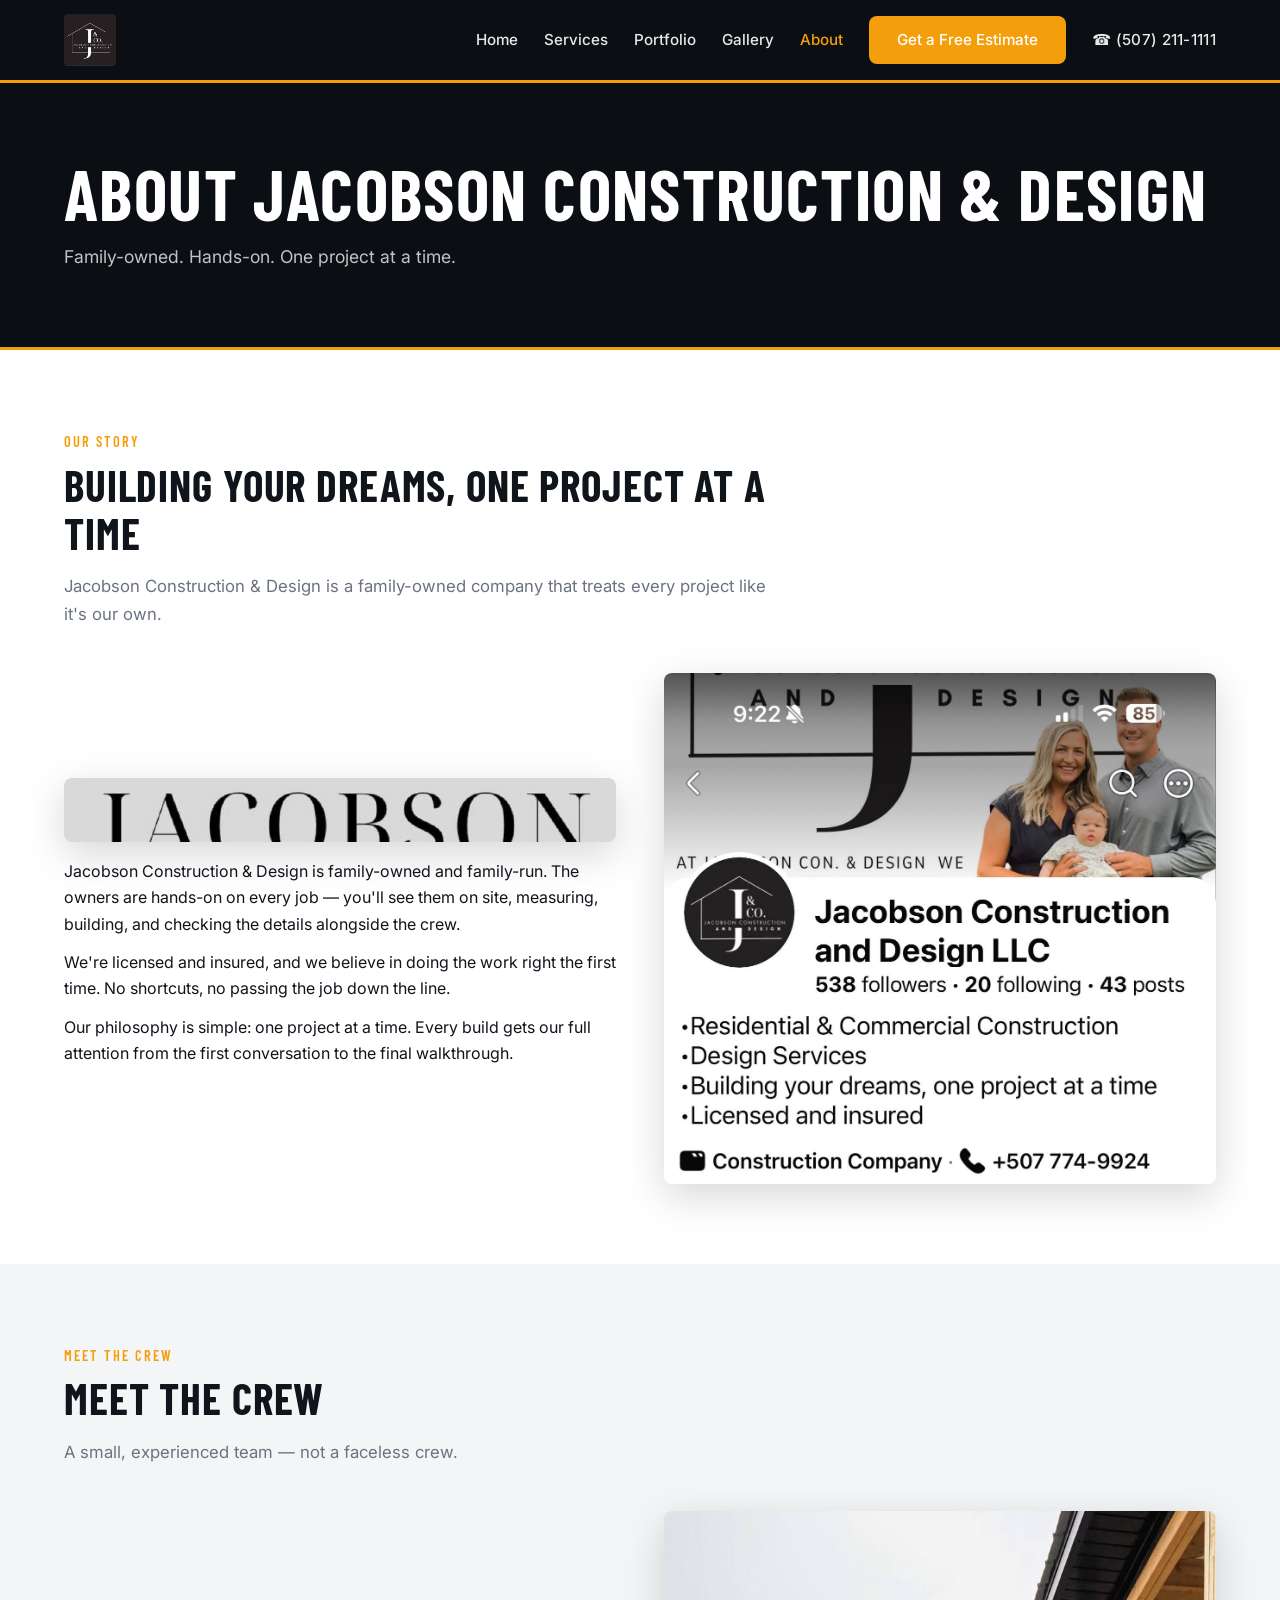
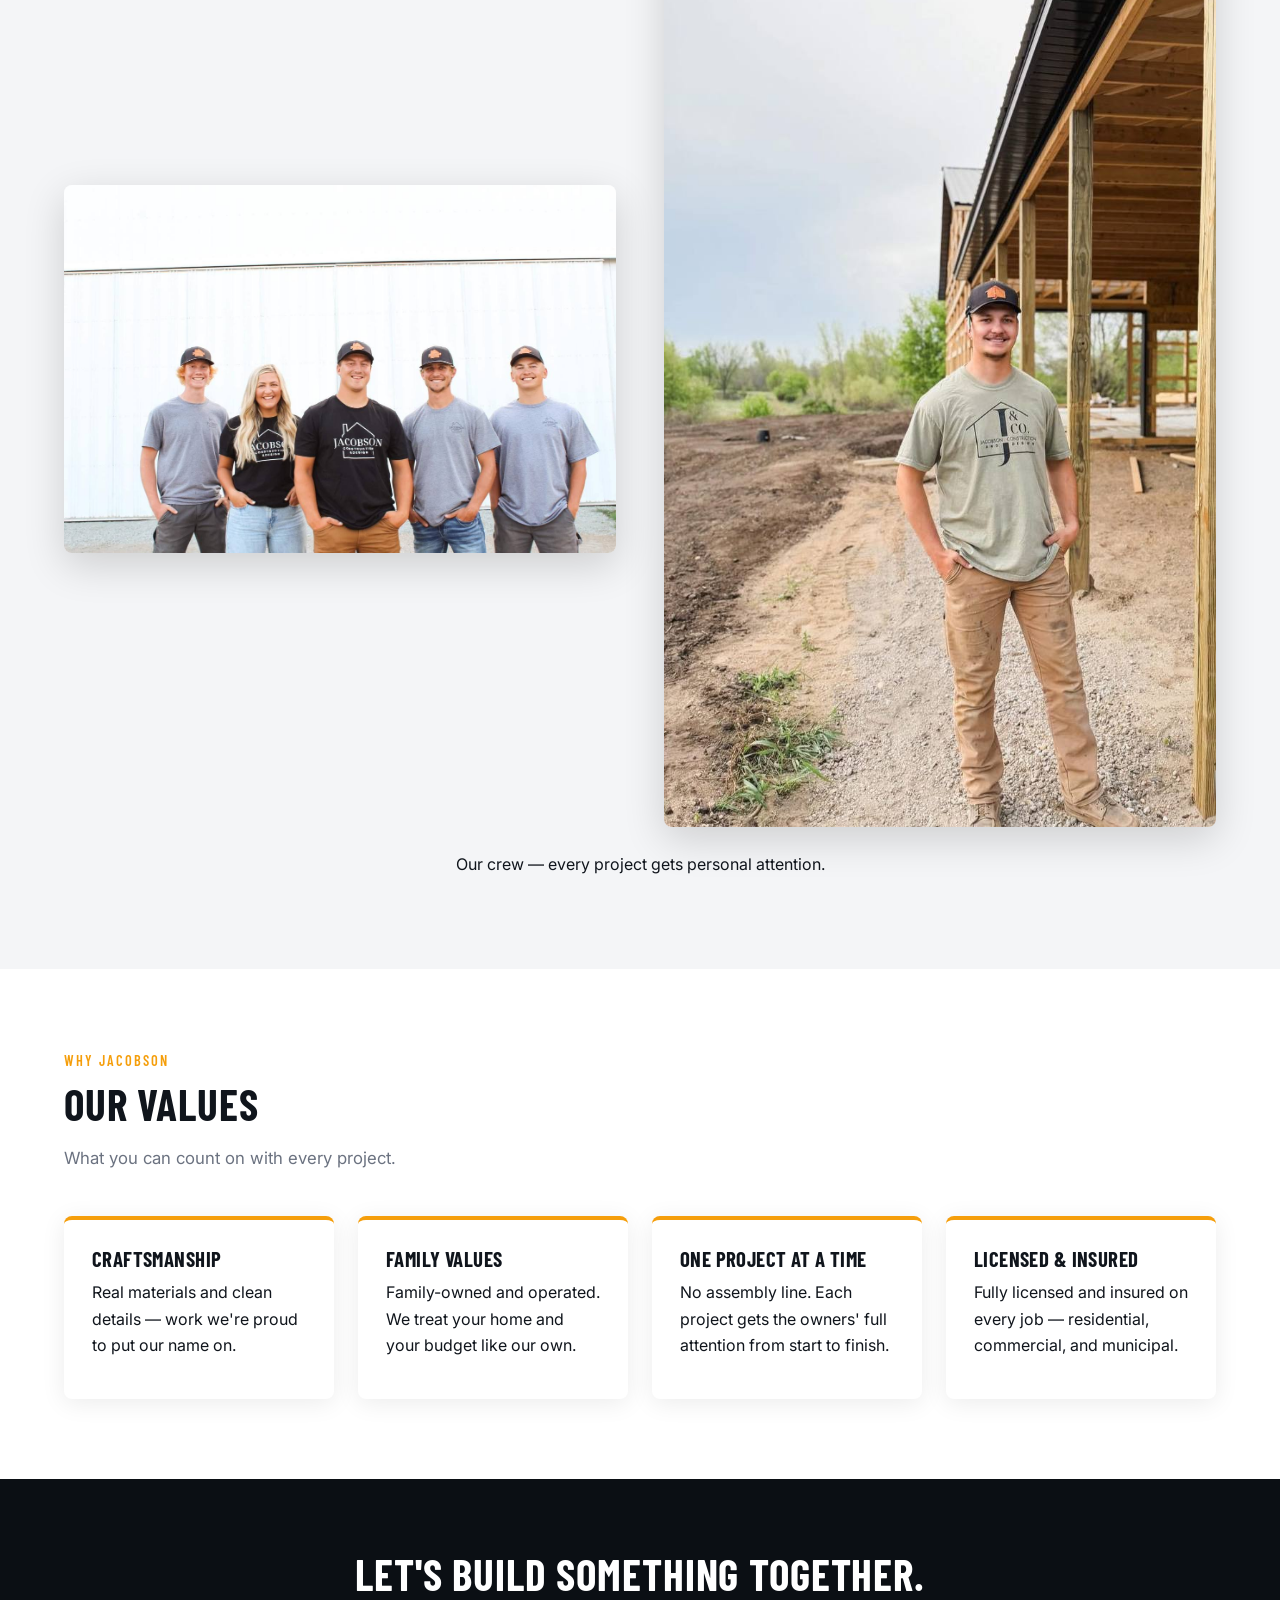
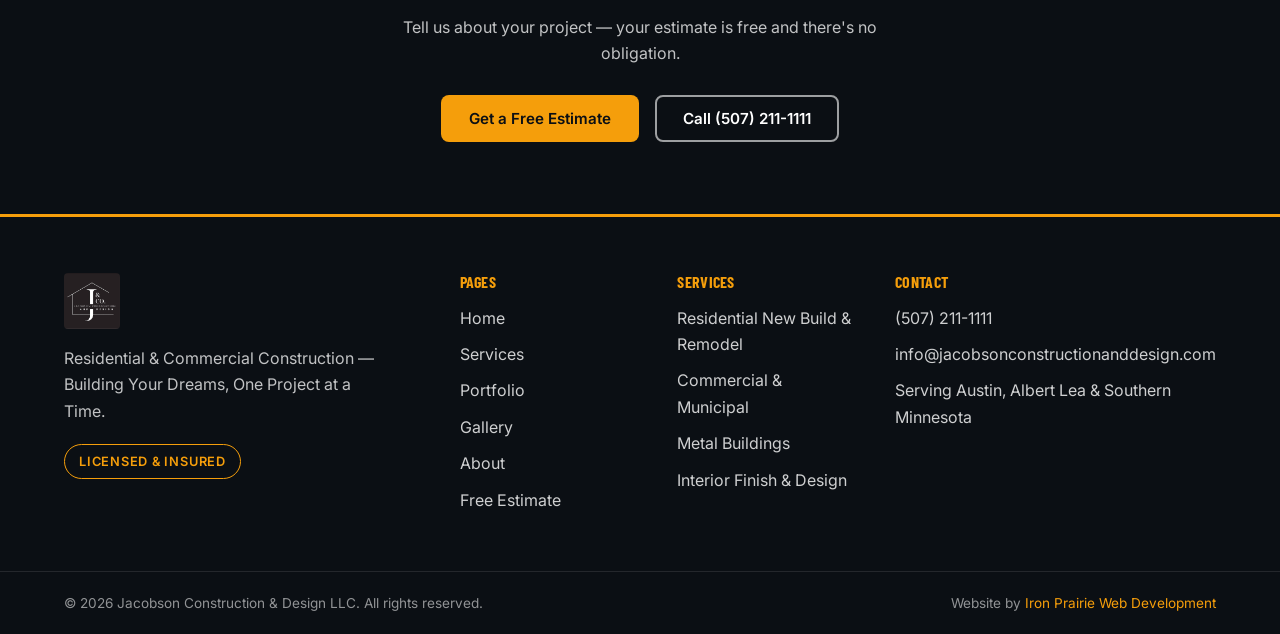
==== about.html @ 55c692a9 "Build: 6-page Jacobson mockup (home, services, portfolio, gallery, about, estimate)" ====
<!DOCTYPE html>
<html lang="en">
<head>
  <meta charset="UTF-8" />
  <meta name="viewport" content="width=device-width, initial-scale=1.0" />
  <title>About — Jacobson Construction &amp; Design</title>
  <meta name="description" content="Family-owned construction company serving Southern Minnesota — licensed &amp; insured, one project at a time." />
  <link rel="stylesheet" href="css/styles.css" />
</head>
<body>
  <header class="site-header">
    <div class="container header-inner">
      <a href="index.html" class="brand" aria-label="Jacobson Construction and Design — home">
        <img src="images/img_635456e81034.jpg" alt="Jacobson Construction and Design" class="brand-logo" />
      </a>
      <nav class="site-nav" id="site-nav" aria-label="Main navigation">
        <a href="index.html">Home</a>
        <a href="services.html">Services</a>
        <a href="portfolio.html">Portfolio</a>
        <a href="gallery.html">Gallery</a>
        <a href="about.html" class="active">About</a>
        <a href="estimate.html" class="btn btn-primary nav-cta">Get a Free Estimate</a>
        <a href="tel:+15072111111" class="nav-phone">(507) 211-1111</a>
      </nav>
      <button class="nav-toggle" id="nav-toggle" aria-expanded="false" aria-controls="site-nav" aria-label="Toggle menu">
        <span></span><span></span><span></span>
      </button>
    </div>
  </header>

  <section class="page-hero">
    <div class="container">
      <h1>About Jacobson Construction &amp; Design</h1>
      <p>Family-owned. Hands-on. One project at a time.</p>
    </div>
  </section>

  <section class="section">
    <div class="container">
      <div class="section-head">
        <span class="eyebrow">Our Story</span>
        <h2>Building Your Dreams, One Project at a Time</h2>
        <p class="lede">Jacobson Construction &amp; Design is a family-owned company that treats every project like it's our own.</p>
      </div>
      <div class="story-grid">
        <div>
          <img src="images/img_4bfbf4f96ac0.jpg" alt="Jacobson Construction and Design lockup logo" class="story-logo" />
          <p>Jacobson Construction &amp; Design is family-owned and family-run. The owners are hands-on on every job — you'll see them on site, measuring, building, and checking the details alongside the crew.</p>
          <p>We're licensed and insured, and we believe in doing the work right the first time. No shortcuts, no passing the job down the line.</p>
          <p>Our philosophy is simple: one project at a time. Every build gets our full attention from the first conversation to the final walkthrough.</p>
        </div>
        <img src="images/img_85c73acc7417.jpg" alt="The Jacobson family — owners of Jacobson Construction and Design" />
      </div>
    </div>
  </section>

  <section class="section section--light">
    <div class="container">
      <div class="section-head">
        <span class="eyebrow">Meet the Crew</span>
        <h2>Meet the Crew</h2>
        <p class="lede">A small, experienced team — not a faceless crew.</p>
      </div>
      <div class="story-grid">
        <img src="images/img_cf2d2908c378.jpg" alt="Jacobson Construction crew — group photo" />
        <img src="images/img_ade9e7a9c7e8.jpg" alt="Jacobson Construction crew member on a job site" />
      </div>
      <p class="text-center mt-3">Our crew — every project gets personal attention.</p>
    </div>
  </section>

  <section class="section">
    <div class="container">
      <div class="section-head">
        <span class="eyebrow">Why Jacobson</span>
        <h2>Our Values</h2>
        <p class="lede">What you can count on with every project.</p>
      </div>
      <div class="grid-4">
        <div class="card">
          <h3>Craftsmanship</h3>
          <p>Real materials and clean details — work we're proud to put our name on.</p>
        </div>
        <div class="card">
          <h3>Family Values</h3>
          <p>Family-owned and operated. We treat your home and your budget like our own.</p>
        </div>
        <div class="card">
          <h3>One Project at a Time</h3>
          <p>No assembly line. Each project gets the owners' full attention from start to finish.</p>
        </div>
        <div class="card">
          <h3>Licensed &amp; Insured</h3>
          <p>Fully licensed and insured on every job — residential, commercial, and municipal.</p>
        </div>
      </div>
    </div>
  </section>

  <section class="cta-band">
    <div class="container">
      <h2>Let's build something together.</h2>
      <p>Tell us about your project — your estimate is free and there's no obligation.</p>
      <a href="estimate.html" class="btn btn-primary">Get a Free Estimate</a>
      <a href="tel:+15072111111" class="btn btn-outline">Call (507) 211-1111</a>
    </div>
  </section>

  <footer class="site-footer">
    <div class="container footer-grid">
      <div class="footer-brand">
        <img src="images/img_635456e81034.jpg" alt="Jacobson Construction and Design" class="footer-logo" />
        <p class="footer-tagline">Residential &amp; Commercial Construction — Building Your Dreams, One Project at a Time.</p>
        <p class="footer-badge">Licensed &amp; Insured</p>
      </div>
      <div class="footer-col">
        <h3>Pages</h3>
        <a href="index.html">Home</a>
        <a href="services.html">Services</a>
        <a href="portfolio.html">Portfolio</a>
        <a href="gallery.html">Gallery</a>
        <a href="about.html">About</a>
        <a href="estimate.html">Free Estimate</a>
      </div>
      <div class="footer-col">
        <h3>Services</h3>
        <span>Residential New Build &amp; Remodel</span>
        <span>Commercial &amp; Municipal</span>
        <span>Metal Buildings</span>
        <span>Interior Finish &amp; Design</span>
      </div>
      <div class="footer-col">
        <h3>Contact</h3>
        <a href="tel:+15072111111">(507) 211-1111</a>
        <a href="mailto:info@jacobsonconstructionanddesign.com">info@jacobsonconstructionanddesign.com</a>
        <span>Serving Austin, Albert Lea &amp; Southern Minnesota</span>
      </div>
    </div>
    <div class="footer-bottom">
      <div class="container footer-bottom-inner">
        <span>© 2026 Jacobson Construction &amp; Design LLC. All rights reserved.</span>
        <span>Website by <a href="https://ironprairie.netlify.app" target="_blank" rel="noopener">Iron Prairie Web Development</a></span>
      </div>
    </div>
  </footer>
  <script src="scripts.js" defer></script>
</body>
</html>
---- css/styles.css ----
/* ============================================================
   Jacobson Construction & Design — Design System
   Iron Prairie Web Development — pitch mockup
   Tokens, typography, layout, components. SINGLE stylesheet.
   ============================================================ */

@import url('https://fonts.googleapis.com/css2?family=Barlow+Condensed:wght@600;700&family=Inter:wght@400;500;600;700&display=swap');

/* ---------- Tokens ---------- */
:root {
  --charcoal-950: #0B0F14;
  --charcoal-900: #10151C;
  --charcoal-800: #1B2430;
  --stone-100: #F4F5F7;
  --stone-200: #E4E7EB;
  --gray-500: #6B7280;
  --amber-500: #F59E0B;
  --amber-600: #D97706;
  --white: #FFFFFF;

  --font-display: 'Barlow Condensed', 'Arial Narrow', sans-serif;
  --font-body: 'Inter', system-ui, -apple-system, sans-serif;

  --radius: 8px;
  --container: 1200px;
  --shadow: 0 4px 24px rgba(0, 0, 0, 0.08);
  --shadow-lg: 0 12px 40px rgba(0, 0, 0, 0.16);
  --pad-section: 80px;
  --pad-section-mobile: 56px;
}

/* ---------- Reset ---------- */
*, *::before, *::after { box-sizing: border-box; margin: 0; padding: 0; }
html { scroll-behavior: smooth; -webkit-text-size-adjust: 100%; }
body {
  font-family: var(--font-body);
  font-size: 16px;
  line-height: 1.65;
  color: var(--charcoal-900);
  background: var(--white);
  -webkit-font-smoothing: antialiased;
}
img { max-width: 100%; display: block; }
a { color: inherit; text-decoration: none; }
ul, ol { list-style: none; }
h1, h2, h3, h4 { font-family: var(--font-display); font-weight: 700; text-transform: uppercase; letter-spacing: 0.02em; line-height: 1.1; }
h1 { font-size: clamp(2.6rem, 6vw, 4.4rem); }
h2 { font-size: clamp(1.9rem, 4vw, 2.7rem); margin-bottom: 16px; }
h3 { font-size: 1.25rem; margin-bottom: 8px; }
p { margin-bottom: 12px; }
.container { max-width: var(--container); margin: 0 auto; padding: 0 24px; }

/* ---------- Buttons ---------- */
.btn {
  display: inline-flex; align-items: center; justify-content: center;
  gap: 8px; padding: 14px 26px; border-radius: var(--radius);
  font-family: var(--font-body); font-weight: 600; font-size: 0.95rem;
  line-height: 1; cursor: pointer; border: 2px solid transparent;
  transition: background 0.2s, color 0.2s, transform 0.15s;
  text-align: center; white-space: nowrap;
}
.btn:hover { transform: translateY(-1px); }
.btn-primary { background: var(--amber-500); color: var(--charcoal-950); }
.btn-primary:hover { background: var(--amber-600); color: var(--white); }
.btn-outline { background: transparent; color: var(--white); border-color: rgba(255,255,255,0.6); }
.btn-outline:hover { border-color: var(--amber-500); color: var(--amber-500); }
.btn-light { background: var(--white); color: var(--charcoal-900); }
.btn-light:hover { background: var(--stone-100); }
.btn-lg { padding: 18px 36px; font-size: 1.05rem; }

/* ---------- Header ---------- */
.site-header {
  position: sticky; top: 0; z-index: 100;
  background: var(--charcoal-950);
  border-bottom: 3px solid var(--amber-500);
}
.header-inner { display: flex; align-items: center; justify-content: space-between; gap: 20px; padding-top: 14px; padding-bottom: 14px; }
.brand { display: flex; align-items: center; }
.brand-logo { height: 52px; width: auto; border-radius: 4px; }
.site-nav { display: flex; align-items: center; gap: 26px; }
.site-nav a { color: var(--white); font-weight: 500; font-size: 0.95rem; opacity: 0.9; transition: opacity 0.15s, color 0.15s; }
.site-nav a:hover, .site-nav a.active { opacity: 1; color: var(--amber-500); }
.site-nav .nav-cta { opacity: 1; }
.nav-phone { font-weight: 700; letter-spacing: 0.02em; }
.nav-phone::before { content: '☎ '; }
.nav-toggle { display: none; background: none; border: 0; cursor: pointer; width: 40px; height: 40px; padding: 8px; flex-direction: column; justify-content: center; gap: 6px; }
.nav-toggle span { display: block; height: 3px; width: 100%; background: var(--white); border-radius: 2px; transition: transform 0.2s, opacity 0.2s; }
.nav-toggle[aria-expanded="true"] span:nth-child(1) { transform: translateY(9px) rotate(45deg); }
.nav-toggle[aria-expanded="true"] span:nth-child(2) { opacity: 0; }
.nav-toggle[aria-expanded="true"] span:nth-child(3) { transform: translateY(-9px) rotate(-45deg); }

/* ---------- Hero ---------- */
.hero {
  position: relative; min-height: 82vh; display: flex; align-items: center;
  background-size: cover; background-position: center;
}
.hero-overlay {
  position: absolute; inset: 0;
  background: linear-gradient(180deg, rgba(11,15,20,0.78) 0%, rgba(11,15,20,0.55) 55%, rgba(11,15,20,0.85) 100%);
}
.hero-content { position: relative; z-index: 2; max-width: 780px; padding: 96px 24px; color: var(--white); }
.hero-logo { height: 84px; width: auto; margin-bottom: 28px; border-radius: 6px; }
.hero h1 { color: var(--white); margin-bottom: 18px; }
.hero-sub { font-size: 1.2rem; opacity: 0.92; margin-bottom: 32px; max-width: 560px; }
.hero-ctas { display: flex; flex-wrap: wrap; gap: 16px; margin-bottom: 40px; }
.trust-chips { display: flex; flex-wrap: wrap; gap: 12px; }
.trust-chips span {
  border: 1px solid rgba(255,255,255,0.35); border-radius: 999px;
  padding: 8px 16px; font-size: 0.85rem; font-weight: 500; opacity: 0.95;
}

/* ---------- Trust bar ---------- */
.trust-bar { background: var(--charcoal-900); color: var(--white); border-top: 1px solid rgba(255,255,255,0.08); border-bottom: 1px solid rgba(255,255,255,0.08); }
.trust-bar-inner { display: flex; flex-wrap: wrap; justify-content: space-between; gap: 12px; padding-top: 18px; padding-bottom: 18px; }
.trust-bar-inner span { font-family: var(--font-display); font-size: 1.1rem; text-transform: uppercase; letter-spacing: 0.04em; color: var(--stone-200); }
.trust-bar-inner span::before { content: '◆ '; color: var(--amber-500); }

/* ---------- Sections ---------- */
.section { padding-top: var(--pad-section); padding-bottom: var(--pad-section); }
.section--light { background: var(--stone-100); }
.section--dark { background: var(--charcoal-950); color: var(--white); }
.section-head { max-width: 720px; margin-bottom: 44px; }
.section-head .eyebrow { font-family: var(--font-display); text-transform: uppercase; letter-spacing: 0.14em; color: var(--amber-500); font-size: 0.9rem; font-weight: 600; margin-bottom: 8px; display: block; }
.section-head .lede { color: var(--gray-500); font-size: 1.05rem; }
.section--dark .section-head .lede { color: rgba(255,255,255,0.7); }

/* ---------- Cards & grids ---------- */
.grid-2, .grid-3, .grid-4 { display: grid; gap: 24px; }
.grid-2 { grid-template-columns: repeat(2, 1fr); }
.grid-3 { grid-template-columns: repeat(3, 1fr); }
.grid-4 { grid-template-columns: repeat(4, 1fr); }
.card {
  background: var(--white); border-radius: var(--radius); box-shadow: var(--shadow);
  padding: 28px; border-top: 4px solid var(--amber-500);
}
.card h3 { font-size: 1.3rem; }
.card ul { margin: 10px 0 16px; }
.card ul li { padding-left: 20px; position: relative; margin-bottom: 6px; color: var(--charcoal-800); }
.card ul li::before { content: '✓'; position: absolute; left: 0; color: var(--amber-600); font-weight: 700; }
.card-link { color: var(--amber-600); font-weight: 600; }
.card-link::after { content: ' →'; }

/* ---------- Project cards / gallery ---------- */
.project-grid, .gallery-grid { display: grid; grid-template-columns: repeat(3, 1fr); gap: 18px; }
.project-card, .gallery-item { position: relative; border-radius: var(--radius); overflow: hidden; aspect-ratio: 4 / 5; background: var(--charcoal-800); box-shadow: var(--shadow); }
.project-card img, .gallery-item img { width: 100%; height: 100%; object-fit: cover; transition: transform 0.35s; }
.project-card:hover img, .gallery-item:hover img { transform: scale(1.05); }
.project-card figcaption, .gallery-item figcaption {
  position: absolute; inset-inline: 0; bottom: 0; padding: 40px 16px 14px;
  background: linear-gradient(180deg, transparent, rgba(11,15,20,0.85));
  color: var(--white); font-size: 0.9rem; font-weight: 500;
}
.project-card figcaption span, .gallery-item figcaption span { display: block; font-family: var(--font-display); font-size: 1.05rem; text-transform: uppercase; letter-spacing: 0.03em; color: var(--amber-500); margin-bottom: 2px; }

/* Lightbox (scripts.js toggles .lightbox--open on body) */
.lightbox { display: none; position: fixed; inset: 0; z-index: 200; background: rgba(11,15,20,0.94); align-items: center; justify-content: center; padding: 24px; }
.lightbox img { max-width: 90vw; max-height: 85vh; border-radius: var(--radius); }
.lightbox .lightbox-caption { color: var(--white); text-align: center; margin-top: 14px; font-size: 1rem; }
.lightbox .lightbox-close { position: absolute; top: 18px; right: 24px; color: var(--white); font-size: 2.4rem; cursor: pointer; background: none; border: 0; line-height: 1; }
body.lightbox--open .lightbox { display: flex; }
body.lightbox--open { overflow: hidden; }

/* ---------- Why / story ---------- */
.story-grid { display: grid; grid-template-columns: 1fr 1fr; gap: 48px; align-items: center; }
.story-grid img { border-radius: var(--radius); box-shadow: var(--shadow-lg); width: 100%; object-fit: cover; }
.story-logo { height: 64px; width: auto; margin-bottom: 16px; border-radius: 4px; }

/* ---------- Testimonials ---------- */
.testimonial-grid { display: grid; grid-template-columns: repeat(3, 1fr); gap: 24px; }
.testimonial-card { background: var(--white); border-radius: var(--radius); box-shadow: var(--shadow); padding: 28px; position: relative; }
.testimonial-card::before { content: '“'; font-family: var(--font-display); font-size: 4rem; color: var(--amber-500); line-height: 0.6; display: block; margin-bottom: 12px; }
.testimonial-card p { font-style: italic; color: var(--charcoal-800); }
.testimonial-card cite { font-style: normal; font-size: 0.85rem; color: var(--gray-500); }

/* ---------- Service area / CTA band ---------- */
.service-area-list { display: flex; flex-wrap: wrap; gap: 10px; }
.service-area-list span { background: var(--stone-100); border: 1px solid var(--stone-200); border-radius: 999px; padding: 8px 18px; font-weight: 500; }
.cta-band { background: var(--charcoal-950); color: var(--white); text-align: center; padding: 72px 24px; }
.cta-band h2 { color: var(--white); }
.cta-band p { color: rgba(255,255,255,0.75); max-width: 520px; margin: 0 auto 28px; }
.cta-band .btn { margin: 0 6px; }

/* ---------- Page hero (inner pages) ---------- */
.page-hero { background: var(--charcoal-950); color: var(--white); padding: 72px 24px 64px; border-bottom: 3px solid var(--amber-500); }
.page-hero h1 { margin-bottom: 10px; }
.page-hero p { color: rgba(255,255,255,0.75); max-width: 640px; font-size: 1.1rem; }

/* ---------- Process steps ---------- */
.step-grid { display: grid; grid-template-columns: repeat(3, 1fr); gap: 24px; }
.step-card { background: var(--white); border-radius: var(--radius); box-shadow: var(--shadow); overflow: hidden; }
.step-card img { width: 100%; height: 200px; object-fit: cover; }
.step-card .step-body { padding: 22px; }
.step-num { font-family: var(--font-display); font-size: 0.95rem; color: var(--amber-600); font-weight: 700; letter-spacing: 0.1em; text-transform: uppercase; }

/* ---------- FAQ ---------- */
.faq details { background: var(--white); border: 1px solid var(--stone-200); border-radius: var(--radius); margin-bottom: 12px; overflow: hidden; }
.faq summary { padding: 18px 22px; cursor: pointer; font-weight: 600; position: relative; list-style: none; }
.faq summary::-webkit-details-marker { display: none; }
.faq summary::after { content: '+'; position: absolute; right: 22px; font-size: 1.4rem; color: var(--amber-600); font-weight: 700; }
.faq details[open] summary::after { content: '–'; }
.faq .faq-body { padding: 0 22px 18px; color: var(--charcoal-800); }

/* ---------- Forms ---------- */
.estimate-form { display: grid; grid-template-columns: 1fr 1fr; gap: 18px; background: var(--white); border-radius: var(--radius); box-shadow: var(--shadow); padding: 32px; }
.estimate-form .form-full { grid-column: 1 / -1; }
.estimate-form label { display: block; font-weight: 600; font-size: 0.9rem; margin-bottom: 6px; }
.estimate-form input, .estimate-form select, .estimate-form textarea {
  width: 100%; padding: 13px 14px; border: 1px solid var(--stone-200); border-radius: var(--radius);
  font-family: var(--font-body); font-size: 0.95rem; background: var(--stone-100); color: var(--charcoal-900);
}
.estimate-form input:focus, .estimate-form select:focus, .estimate-form textarea:focus { outline: 2px solid var(--amber-500); outline-offset: 0; border-color: transparent; background: var(--white); }
.estimate-form textarea { resize: vertical; min-height: 120px; }
.form-note { font-size: 0.85rem; color: var(--gray-500); }
.form-success { display: none; background: #ECFDF5; border: 1px solid #A7F3D0; color: #065F46; border-radius: var(--radius); padding: 16px 20px; margin-bottom: 20px; font-weight: 500; }
.form-success.show { display: block; }
.contact-card { background: var(--charcoal-950); color: var(--white); border-radius: var(--radius); padding: 32px; }
.contact-card a { color: var(--amber-500); font-weight: 600; display: inline-block; margin: 4px 0; }
.contact-card h3 { color: var(--white); }
.contact-card p { color: rgba(255,255,255,0.75); }

/* ---------- Footer ---------- */
.site-footer { background: var(--charcoal-950); color: var(--white); border-top: 3px solid var(--amber-500); }
.footer-grid { display: grid; grid-template-columns: 2fr 1fr 1fr 1.2fr; gap: 40px; padding-top: 56px; padding-bottom: 48px; }
.footer-logo { height: 56px; width: auto; margin-bottom: 16px; border-radius: 4px; }
.footer-tagline { color: rgba(255,255,255,0.75); max-width: 320px; }
.footer-badge { display: inline-block; border: 1px solid var(--amber-500); color: var(--amber-500); border-radius: 999px; padding: 6px 14px; font-size: 0.8rem; font-weight: 600; letter-spacing: 0.06em; text-transform: uppercase; margin-top: 8px; }
.footer-col h3 { color: var(--amber-500); font-size: 1rem; margin-bottom: 14px; }
.footer-col a, .footer-col span { display: block; color: rgba(255,255,255,0.8); margin-bottom: 10px; }
.footer-col a:hover { color: var(--amber-500); }
.footer-bottom { border-top: 1px solid rgba(255,255,255,0.1); }
.footer-bottom-inner { display: flex; flex-wrap: wrap; justify-content: space-between; gap: 8px; padding-top: 20px; padding-bottom: 20px; font-size: 0.85rem; color: rgba(255,255,255,0.55); }
.footer-bottom-inner a { color: var(--amber-500); }

/* ---------- Utilities ---------- */
.text-center { text-align: center; }
.mt-1 { margin-top: 8px; } .mt-2 { margin-top: 16px; } .mt-3 { margin-top: 24px; } .mt-4 { margin-top: 40px; }
.mb-1 { margin-bottom: 8px; } .mb-2 { margin-bottom: 16px; } .mb-3 { margin-bottom: 24px; } .mb-4 { margin-bottom: 40px; }
.hero-pad-lg { padding-top: 96px; padding-bottom: 96px; }

/* ---------- Responsive ---------- */
@media (max-width: 1024px) {
  .grid-4 { grid-template-columns: repeat(2, 1fr); }
  .footer-grid { grid-template-columns: 1fr 1fr; }
}
@media (max-width: 900px) {
  .grid-3, .project-grid, .gallery-grid, .step-grid, .testimonial-grid { grid-template-columns: repeat(2, 1fr); }
  .story-grid { grid-template-columns: 1fr; gap: 28px; }
  .site-nav {
    position: fixed; top: 0; right: 0; bottom: 0; width: min(320px, 84vw);
    background: var(--charcoal-950); flex-direction: column; align-items: flex-start; gap: 8px;
    padding: 96px 32px 32px; transform: translateX(100%); transition: transform 0.25s;
    box-shadow: var(--shadow-lg); overflow-y: auto;
  }
  .site-nav.open { transform: translateX(0); }
  .site-nav a { font-size: 1.15rem; padding: 10px 0; width: 100%; }
  .nav-cta { margin-top: 12px; }
  .nav-toggle { display: flex; }
}
@media (max-width: 640px) {
  .section { padding-top: var(--pad-section-mobile); padding-bottom: var(--pad-section-mobile); }
  .grid-2, .grid-3, .grid-4, .project-grid, .gallery-grid, .step-grid, .testimonial-grid { grid-template-columns: 1fr; }
  .estimate-form { grid-template-columns: 1fr; padding: 22px; }
  .hero { min-height: 88vh; }
  .hero-content { padding: 72px 20px; }
  .footer-grid { grid-template-columns: 1fr; gap: 28px; }
  .trust-bar-inner { flex-direction: column; align-items: flex-start; gap: 8px; }
  .btn { width: 100%; }
  .hero-ctas .btn { width: auto; flex: 1; }
}
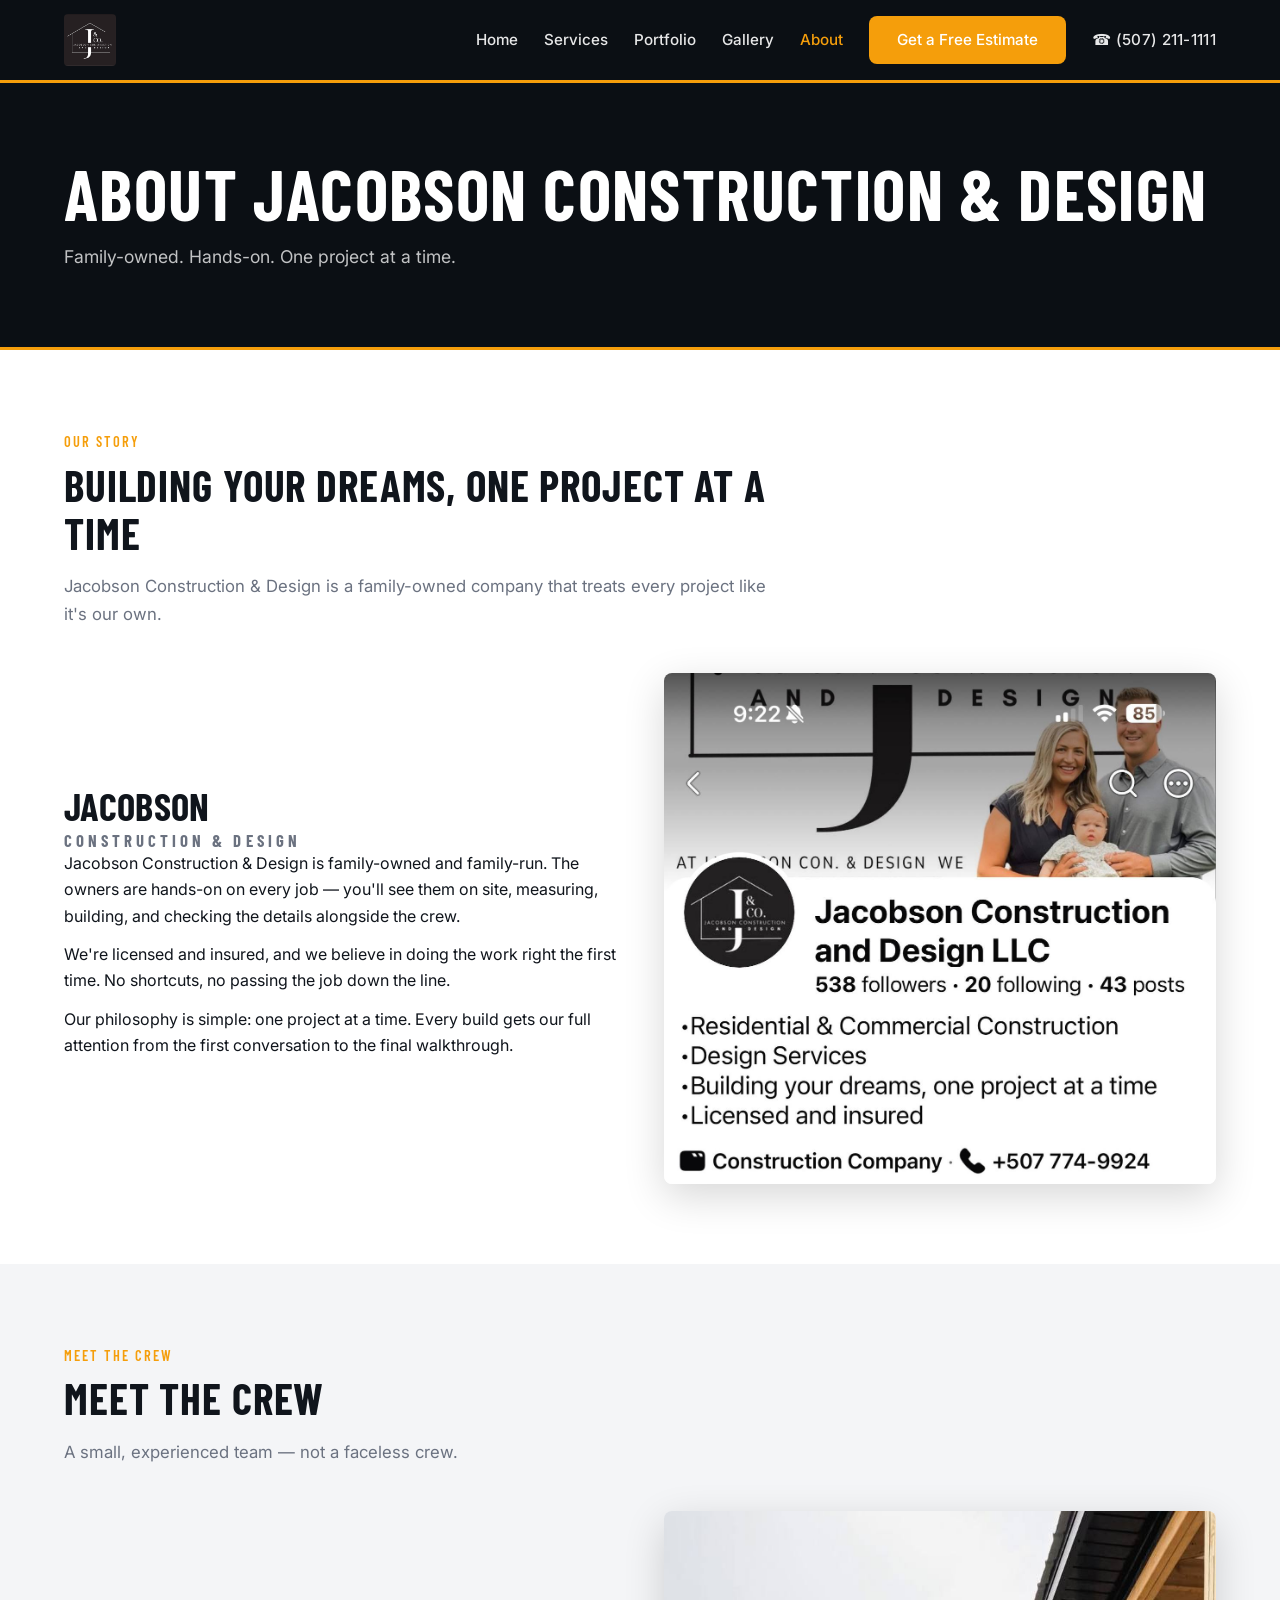
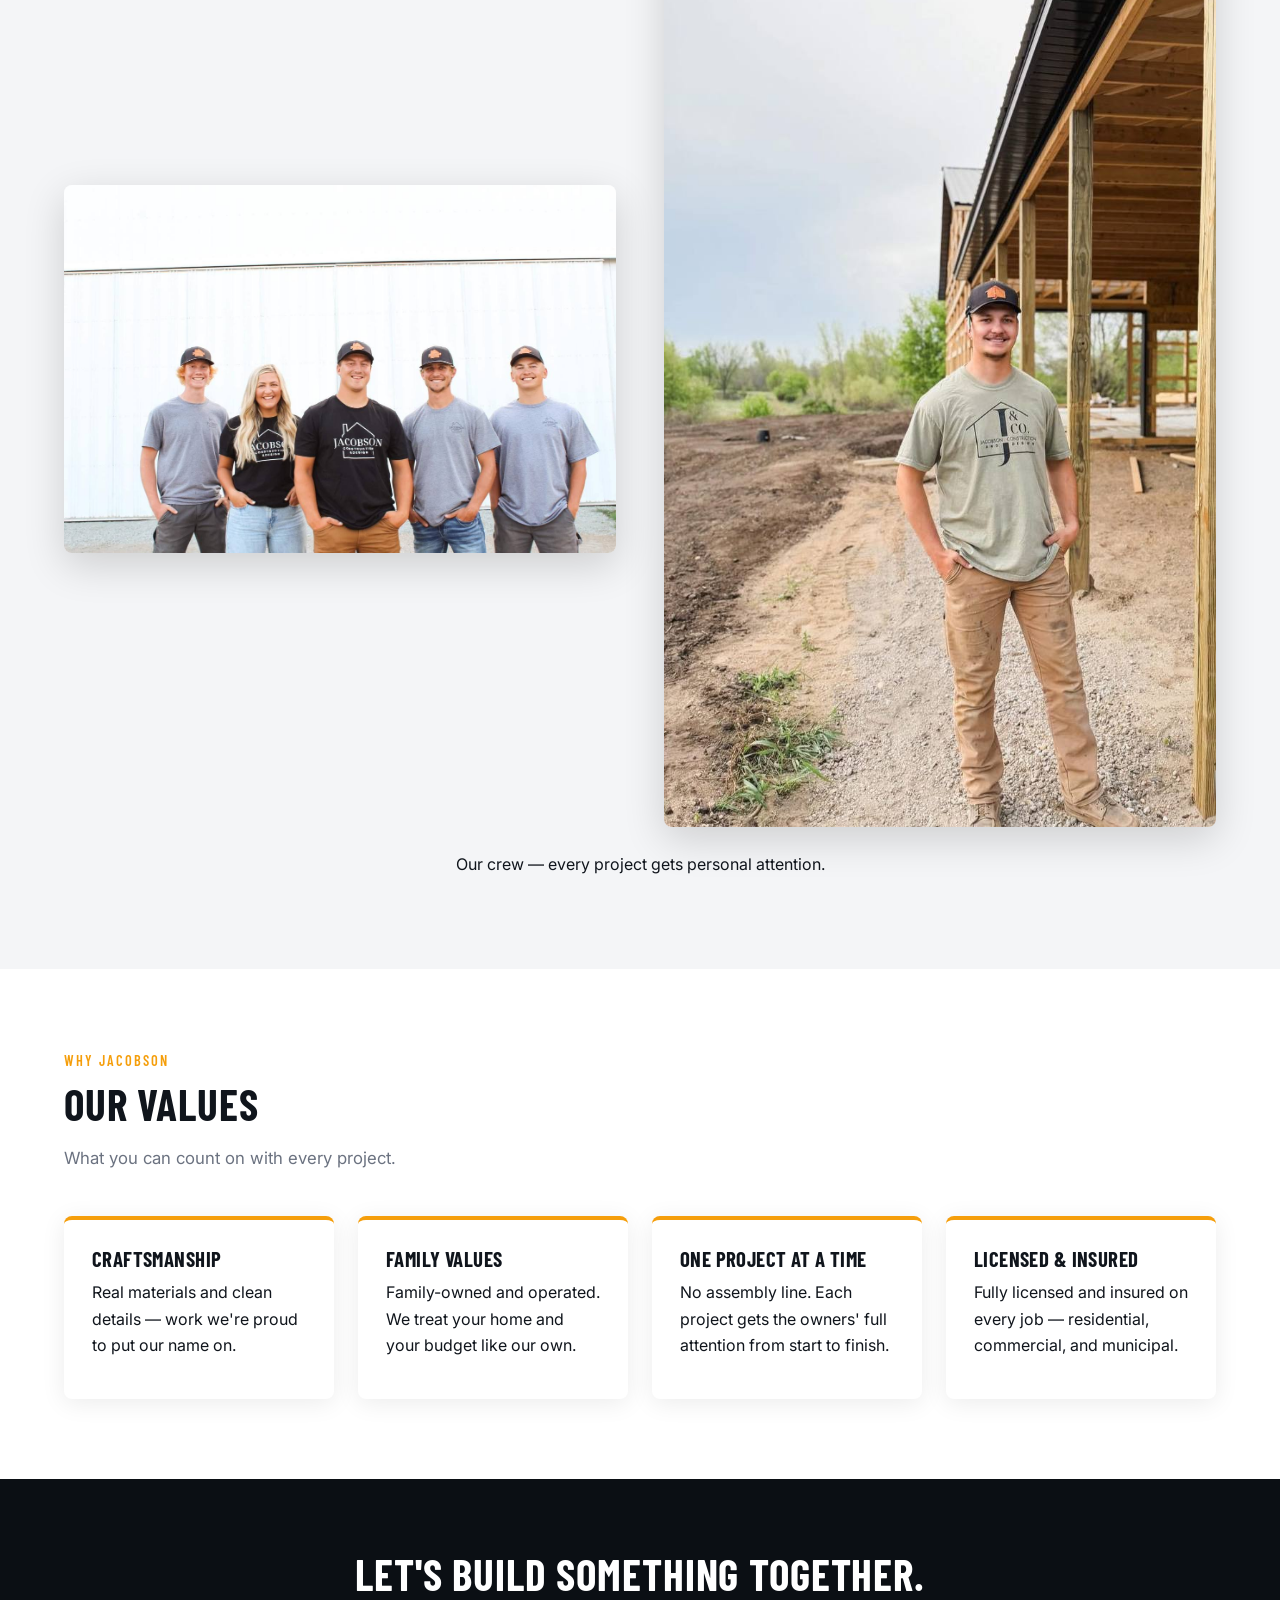
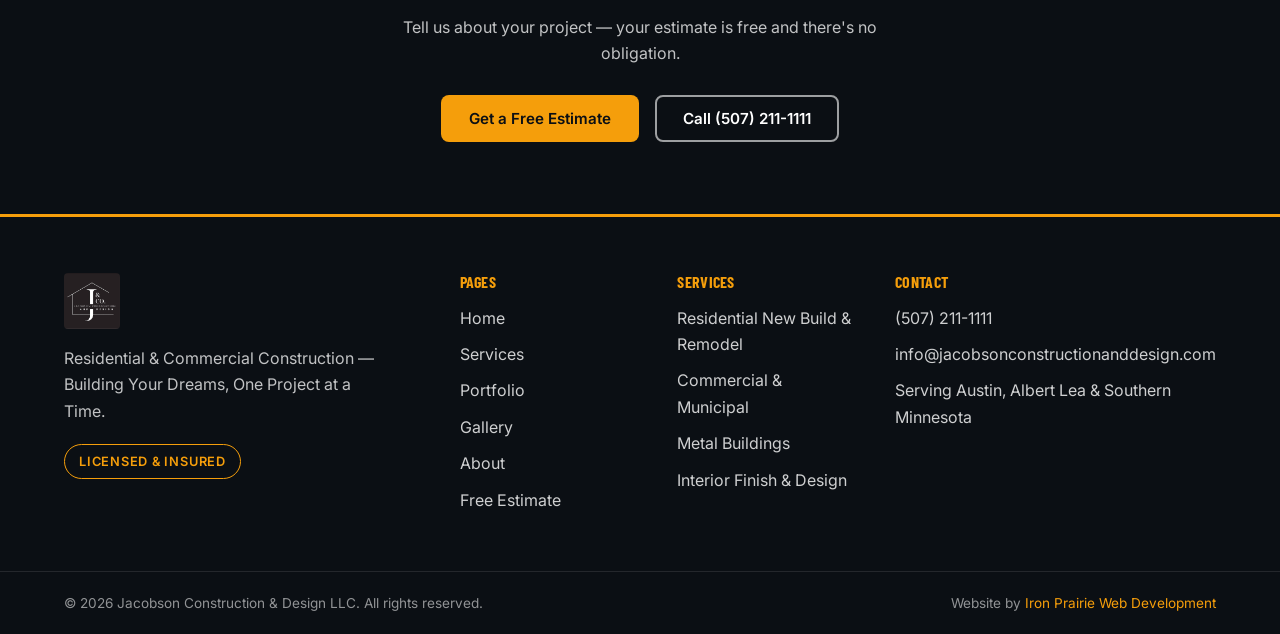
==== commit 049e502b: "Logo fix: replace cropped photo lockup with clean text wordmark (Home + About)" ====
--- a/about.html
+++ b/about.html
@@ -44,7 +44,10 @@
       </div>
       <div class="story-grid">
         <div>
-          <img src="images/img_4bfbf4f96ac0.jpg" alt="Jacobson Construction and Design lockup logo" class="story-logo" />
+          <div class="text-lockup text-lockup--dark">
+            <span class="tl-line1">JACOBSON</span>
+            <span class="tl-line2">Construction &amp; Design</span>
+          </div>
           <p>Jacobson Construction &amp; Design is family-owned and family-run. The owners are hands-on on every job — you'll see them on site, measuring, building, and checking the details alongside the crew.</p>
           <p>We're licensed and insured, and we believe in doing the work right the first time. No shortcuts, no passing the job down the line.</p>
           <p>Our philosophy is simple: one project at a time. Every build gets our full attention from the first conversation to the final walkthrough.</p>
--- a/css/styles.css
+++ b/css/styles.css
@@ -98,6 +98,7 @@
   position: absolute; inset: 0;
   background: linear-gradient(180deg, rgba(11,15,20,0.78) 0%, rgba(11,15,20,0.55) 55%, rgba(11,15,20,0.85) 100%);
 }
+.hero--home { background-image: url('../images/img_612ba8db6c93.jpg'); }
 .hero-content { position: relative; z-index: 2; max-width: 780px; padding: 96px 24px; color: var(--white); }
 .hero-logo { height: 84px; width: auto; margin-bottom: 28px; border-radius: 6px; }
 .hero h1 { color: var(--white); margin-bottom: 18px; }
@@ -160,9 +161,18 @@
 body.lightbox--open .lightbox { display: flex; }
 body.lightbox--open { overflow: hidden; }
 
+/* Text wordmark lockup (used where the photo logo is cropped) */
+.text-lockup { font-family: var(--font-display); font-weight: 700; line-height: 1.05; letter-spacing: 0.02em; }
+.text-lockup--dark { color: var(--charcoal-900); }
+.text-lockup--light { color: var(--white); }
+.tl-line1 { display: block; font-size: 2.4rem; text-transform: uppercase; }
+.tl-line2 { display: block; font-size: 1.05rem; letter-spacing: 0.24em; text-transform: uppercase; color: var(--gray-500); margin-top: 6px; }
+.text-lockup--light .tl-line2 { color: rgba(255,255,255,0.7); }
+
 /* ---------- Why / story ---------- */
 .story-grid { display: grid; grid-template-columns: 1fr 1fr; gap: 48px; align-items: center; }
 .story-grid img { border-radius: var(--radius); box-shadow: var(--shadow-lg); width: 100%; object-fit: cover; }
+.story-photo { aspect-ratio: 4 / 3; }
 .story-logo { height: 64px; width: auto; margin-bottom: 16px; border-radius: 4px; }
 
 /* ---------- Testimonials ---------- */
@@ -220,6 +230,8 @@
 
 /* ---------- Footer ---------- */
 .site-footer { background: var(--charcoal-950); color: var(--white); border-top: 3px solid var(--amber-500); }
+.footer-brand { display: flex; flex-direction: column; align-items: flex-start; }
+.lightbox-img { max-width: 90vw; max-height: 85vh; border-radius: var(--radius); }
 .footer-grid { display: grid; grid-template-columns: 2fr 1fr 1fr 1.2fr; gap: 40px; padding-top: 56px; padding-bottom: 48px; }
 .footer-logo { height: 56px; width: auto; margin-bottom: 16px; border-radius: 4px; }
 .footer-tagline { color: rgba(255,255,255,0.75); max-width: 320px; }
@@ -237,13 +249,19 @@
 .mb-1 { margin-bottom: 8px; } .mb-2 { margin-bottom: 16px; } .mb-3 { margin-bottom: 24px; } .mb-4 { margin-bottom: 40px; }
 .hero-pad-lg { padding-top: 96px; padding-bottom: 96px; }
 
+/* ---------- Video showcase ---------- */
+.video-grid { display: grid; grid-template-columns: repeat(3, 1fr); gap: 18px; }
+.video-card { position: relative; border-radius: var(--radius); overflow: hidden; aspect-ratio: 16 / 9; background: var(--charcoal-900); box-shadow: var(--shadow); display: flex; align-items: center; justify-content: center; border: 2px dashed rgba(255,255,255,0.25); }
+.video-play { width: 56px; height: 56px; border-radius: 50%; background: var(--amber-500); display: flex; align-items: center; justify-content: center; font-size: 1.2rem; color: var(--charcoal-950); }
+.video-label { position: absolute; bottom: 0; left: 0; right: 0; padding: 32px 14px 12px; background: linear-gradient(180deg, transparent, rgba(11,15,20,0.85)); color: var(--white); font-size: 0.9rem; font-weight: 500; text-align: center; }
+
 /* ---------- Responsive ---------- */
 @media (max-width: 1024px) {
   .grid-4 { grid-template-columns: repeat(2, 1fr); }
   .footer-grid { grid-template-columns: 1fr 1fr; }
 }
 @media (max-width: 900px) {
-  .grid-3, .project-grid, .gallery-grid, .step-grid, .testimonial-grid { grid-template-columns: repeat(2, 1fr); }
+  .grid-3, .project-grid, .gallery-grid, .step-grid, .testimonial-grid, .video-grid { grid-template-columns: repeat(2, 1fr); }
   .story-grid { grid-template-columns: 1fr; gap: 28px; }
   .site-nav {
     position: fixed; top: 0; right: 0; bottom: 0; width: min(320px, 84vw);
@@ -258,7 +276,7 @@
 }
 @media (max-width: 640px) {
   .section { padding-top: var(--pad-section-mobile); padding-bottom: var(--pad-section-mobile); }
-  .grid-2, .grid-3, .grid-4, .project-grid, .gallery-grid, .step-grid, .testimonial-grid { grid-template-columns: 1fr; }
+  .grid-2, .grid-3, .grid-4, .project-grid, .gallery-grid, .step-grid, .testimonial-grid, .video-grid { grid-template-columns: 1fr; }
   .estimate-form { grid-template-columns: 1fr; padding: 22px; }
   .hero { min-height: 88vh; }
   .hero-content { padding: 72px 20px; }
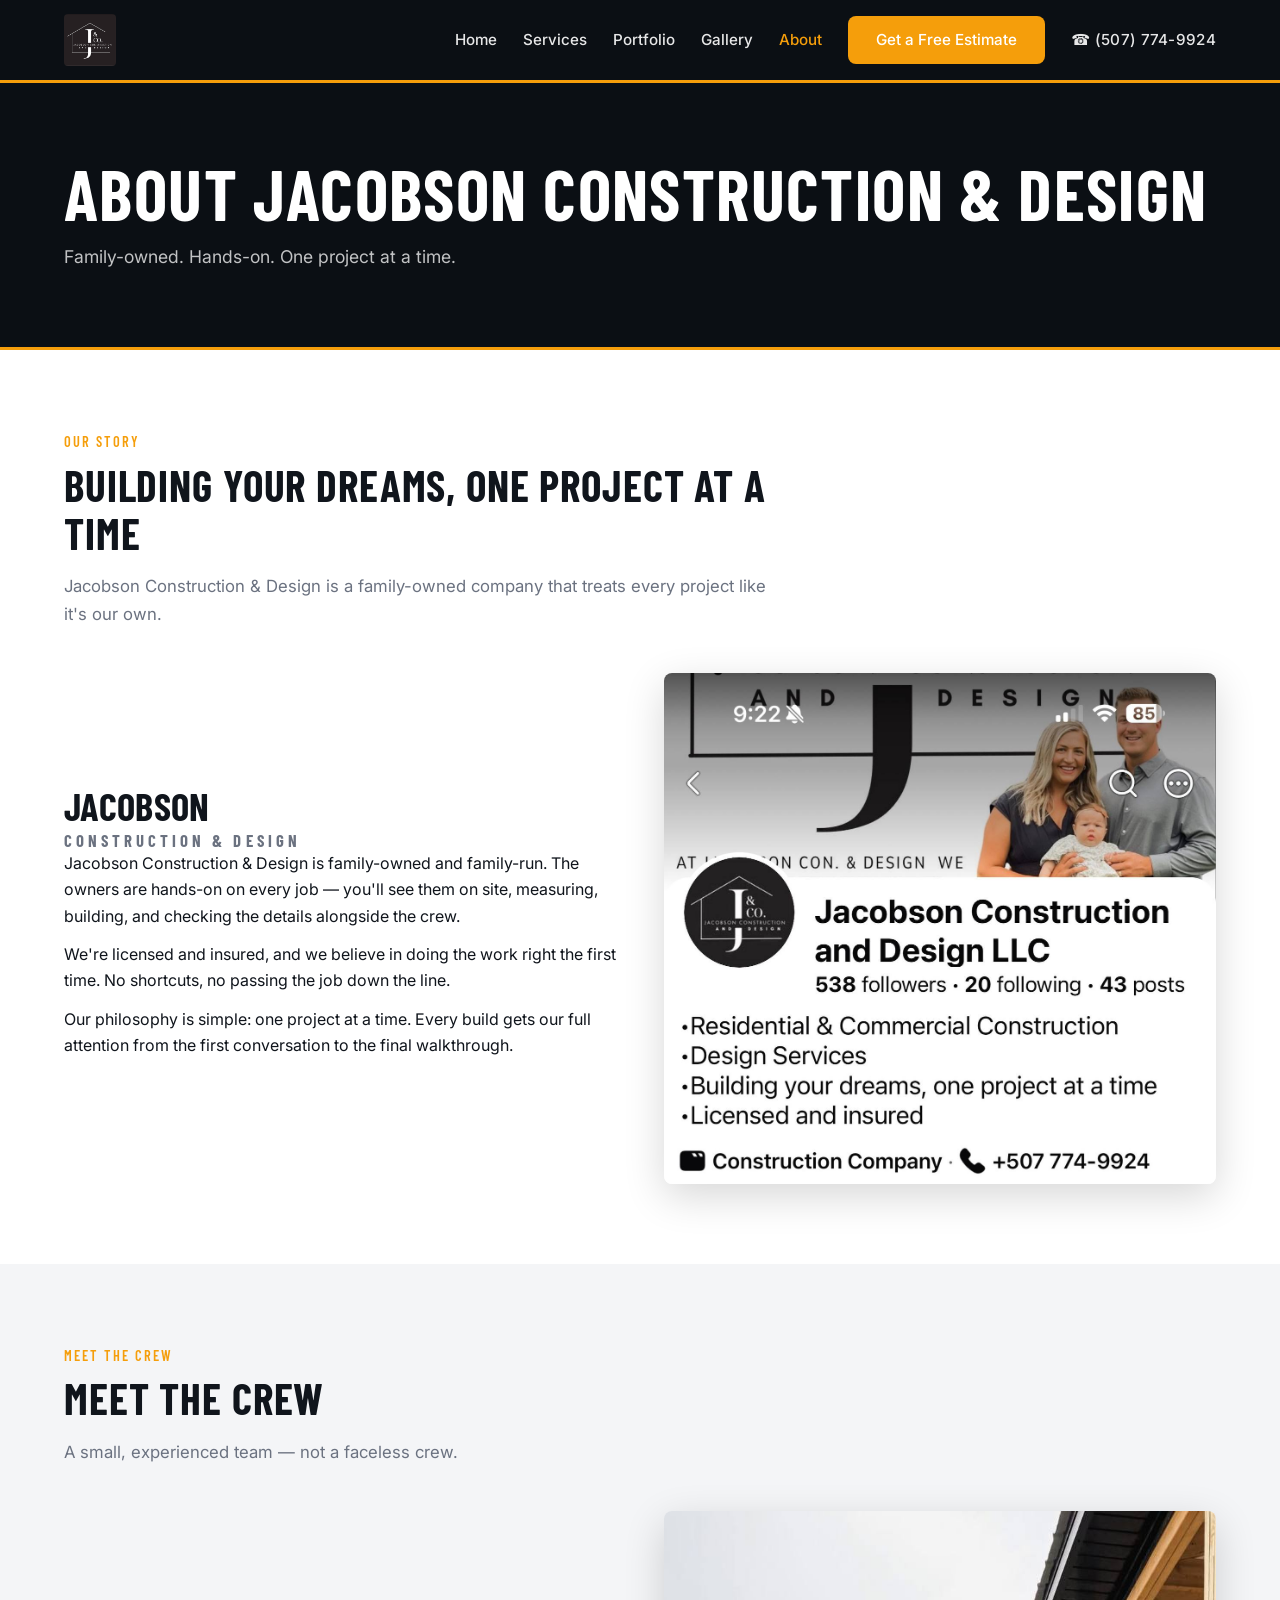
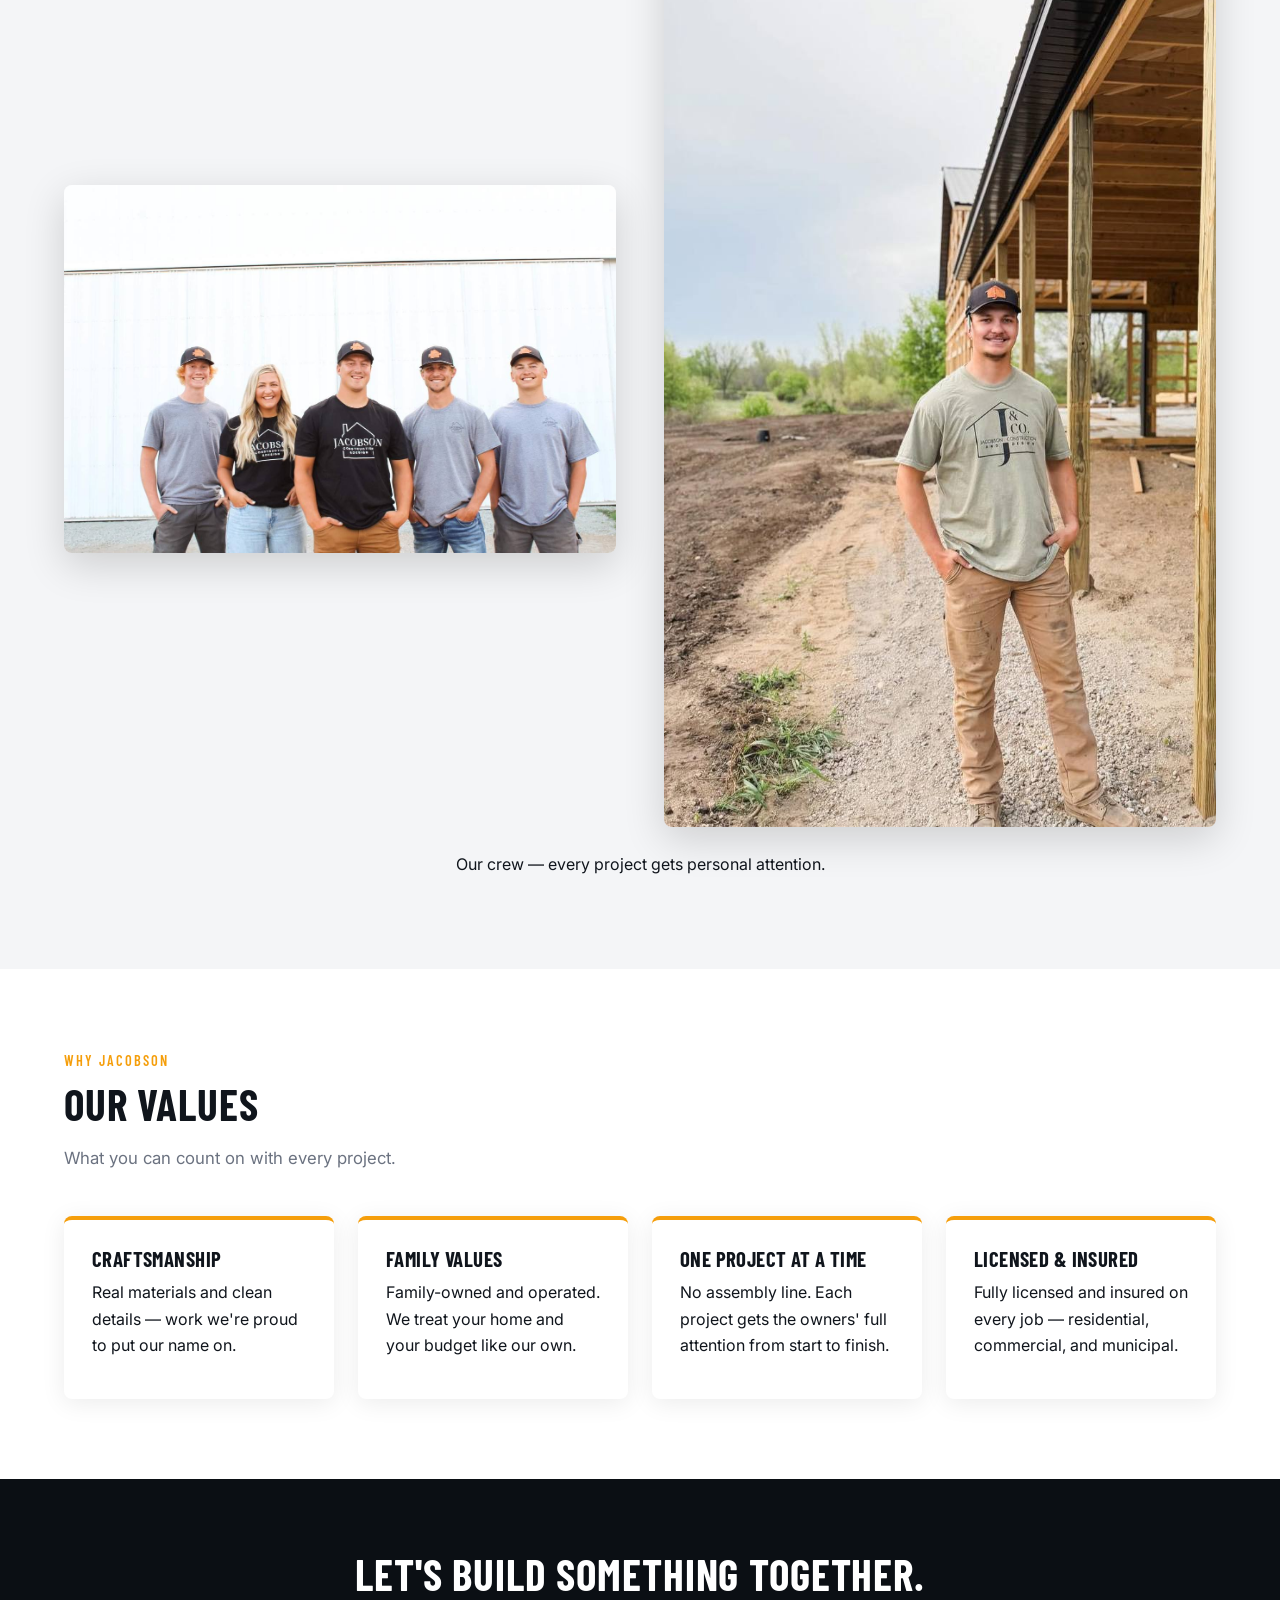
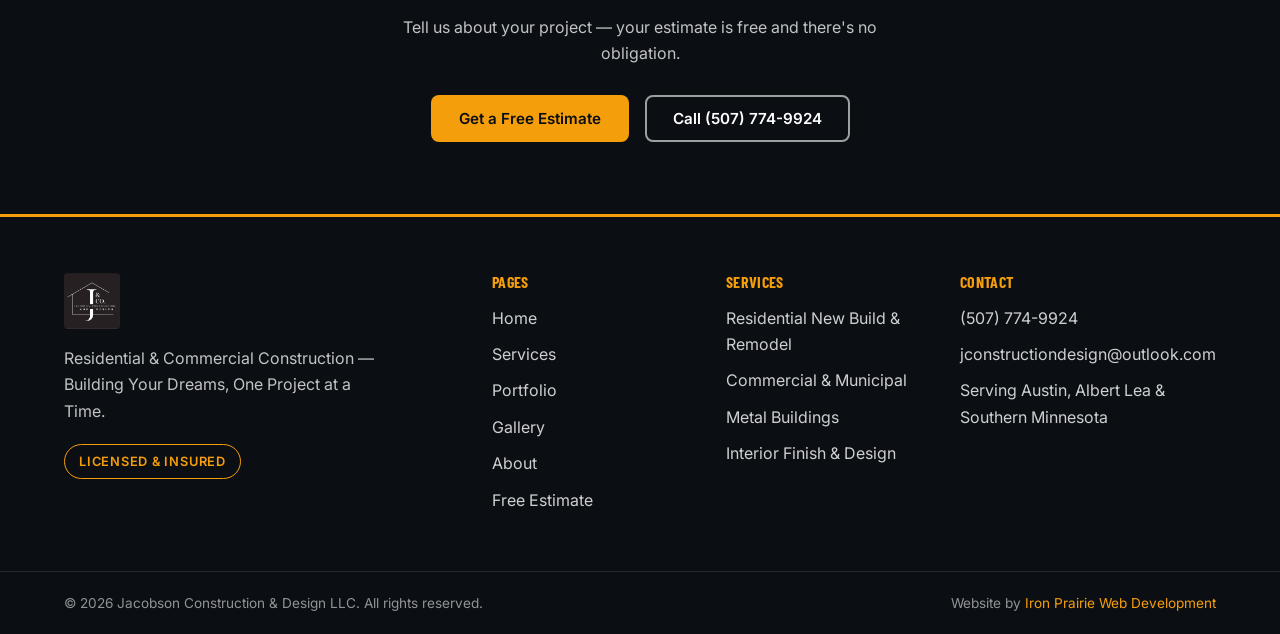
==== commit f29b4f89: "Real client contact info: Tyler's phone, jconstructiondesign@outlook.com, New Richland address (was " ====
--- a/about.html
+++ b/about.html
@@ -5,6 +5,85 @@
   <meta name="viewport" content="width=device-width, initial-scale=1.0" />
   <title>About — Jacobson Construction &amp; Design</title>
   <meta name="description" content="Family-owned construction company serving Southern Minnesota — licensed &amp; insured, one project at a time." />
+  <meta name="robots" content="index, follow" />
+  <link rel="canonical" href="https://davebunn1.github.io/jacobson-construction-website/about.html" />
+  <link rel="icon" type="image/png" href="images/favicon.png" />
+  <meta property="og:type" content="website" />
+  <meta property="og:locale" content="en_US" />
+  <meta property="og:site_name" content="Jacobson Construction &amp; Design" />
+  <meta property="og:url" content="https://davebunn1.github.io/jacobson-construction-website/about.html" />
+  <meta property="og:title" content="About — Jacobson Construction &amp; Design" />
+  <meta property="og:description" content="Family-owned construction company serving Southern Minnesota — licensed &amp; insured, one project at a time." />
+  <meta property="og:image" content="https://davebunn1.github.io/jacobson-construction-website/images/og-preview.jpg" />
+  <meta property="og:image:width" content="1200" />
+  <meta property="og:image:height" content="630" />
+  <meta name="twitter:card" content="summary_large_image" />
+  <meta name="twitter:title" content="About — Jacobson Construction &amp; Design" />
+  <meta name="twitter:description" content="Family-owned construction company serving Southern Minnesota — licensed &amp; insured, one project at a time." />
+  <meta name="twitter:image" content="https://davebunn1.github.io/jacobson-construction-website/images/og-preview.jpg" />
+  <script type="application/ld+json">
+  {
+    "@context": "https://schema.org",
+    "@type": "GeneralContractor",
+    "name": "Jacobson Construction & Design",
+    "legalName": "Jacobson Construction & Design LLC",
+    "url": "https://davebunn1.github.io/jacobson-construction-website",
+    "logo": "https://davebunn1.github.io/jacobson-construction-website/images/img_635456e81034.jpg",
+    "image": "https://davebunn1.github.io/jacobson-construction-website/images/og-preview.jpg",
+    "description": "Residential and commercial construction serving Austin, Albert Lea and Southern Minnesota. Licensed & insured, family-owned.",
+    "telephone": "+1(507) 774-9924",
+    "address": {
+      "@type": "PostalAddress",
+      "addressLocality": "Albert Lea",
+      "addressRegion": "MN",
+      "addressCountry": "US"
+    },
+    "areaServed": [
+      "Austin",
+      "Albert Lea",
+      "Southern Minnesota"
+    ]
+  }
+  </script>
+  <script type="application/ld+json">
+  {
+    "@context": "https://schema.org",
+    "@type": "WebSite",
+    "name": "Jacobson Construction & Design",
+    "url": "https://davebunn1.github.io/jacobson-construction-website",
+    "description": "Residential and commercial construction in Southern Minnesota — free estimates, licensed & insured.",
+    "inLanguage": "en-US"
+  }
+  </script>
+  <script type="application/ld+json">
+  {
+    "@context": "https://schema.org",
+    "@type": "BreadcrumbList",
+    "itemListElement": [
+      {
+        "@type": "ListItem",
+        "position": 1,
+        "name": "Home",
+        "item": "https://davebunn1.github.io/jacobson-construction-website"
+      },
+      {
+        "@type": "ListItem",
+        "position": 2,
+        "name": "About",
+        "item": "https://davebunn1.github.io/jacobson-construction-website/about.html"
+      }
+    ]
+  }
+  </script>
+  <script type="application/ld+json">
+  {
+    "@context": "https://schema.org",
+    "@type": "AboutPage",
+    "name": "About — Jacobson Construction & Design",
+    "description": "Family-owned construction company serving Southern Minnesota — licensed & insured, one project at a time.",
+    "url": "https://davebunn1.github.io/jacobson-construction-website/about.html"
+  }
+  </script>
   <link rel="stylesheet" href="css/styles.css" />
 </head>
 <body>
@@ -20,7 +99,7 @@
         <a href="gallery.html">Gallery</a>
         <a href="about.html" class="active">About</a>
         <a href="estimate.html" class="btn btn-primary nav-cta">Get a Free Estimate</a>
-        <a href="tel:+15072111111" class="nav-phone">(507) 211-1111</a>
+        <a href="tel:+15077749924" class="nav-phone">(507) 774-9924</a>
       </nav>
       <button class="nav-toggle" id="nav-toggle" aria-expanded="false" aria-controls="site-nav" aria-label="Toggle menu">
         <span></span><span></span><span></span>
@@ -105,7 +184,7 @@
       <h2>Let's build something together.</h2>
       <p>Tell us about your project — your estimate is free and there's no obligation.</p>
       <a href="estimate.html" class="btn btn-primary">Get a Free Estimate</a>
-      <a href="tel:+15072111111" class="btn btn-outline">Call (507) 211-1111</a>
+      <a href="tel:+15077749924" class="btn btn-outline">Call (507) 774-9924</a>
     </div>
   </section>
 
@@ -134,8 +213,8 @@
       </div>
       <div class="footer-col">
         <h3>Contact</h3>
-        <a href="tel:+15072111111">(507) 211-1111</a>
-        <a href="mailto:info@jacobsonconstructionanddesign.com">info@jacobsonconstructionanddesign.com</a>
+        <a href="tel:+15077749924">(507) 774-9924</a>
+        <a href="mailto:jconstructiondesign@outlook.com">jconstructiondesign@outlook.com</a>
         <span>Serving Austin, Albert Lea &amp; Southern Minnesota</span>
       </div>
     </div>
--- a/css/styles.css
+++ b/css/styles.css
@@ -100,7 +100,10 @@
 }
 .hero--home { background-image: url('../images/img_612ba8db6c93.jpg'); }
 .hero-content { position: relative; z-index: 2; max-width: 780px; padding: 96px 24px; color: var(--white); }
-.hero-logo { height: 84px; width: auto; margin-bottom: 28px; border-radius: 6px; }
+.hero-brand { margin-bottom: 26px; }
+.hb-line1 { display: block; font-family: var(--font-display); font-weight: 700; font-size: clamp(3.2rem, 10vw, 7rem); line-height: 0.95; text-transform: uppercase; color: var(--white); letter-spacing: 0.02em; }
+.hb-line2 { display: block; font-family: var(--font-display); font-weight: 600; font-size: clamp(1rem, 2.8vw, 1.6rem); letter-spacing: 0.32em; text-transform: uppercase; color: var(--amber-500); margin-top: 12px; }
+.hero-logo { width: min(500px, 90vw); height: auto; margin: 0 auto 2rem; display: block; filter: drop-shadow(0 0 40px rgba(245, 158, 11, 0.18)); border-radius: 6px; }
 .hero h1 { color: var(--white); margin-bottom: 18px; }
 .hero-sub { font-size: 1.2rem; opacity: 0.92; margin-bottom: 32px; max-width: 560px; }
 .hero-ctas { display: flex; flex-wrap: wrap; gap: 16px; margin-bottom: 40px; }
